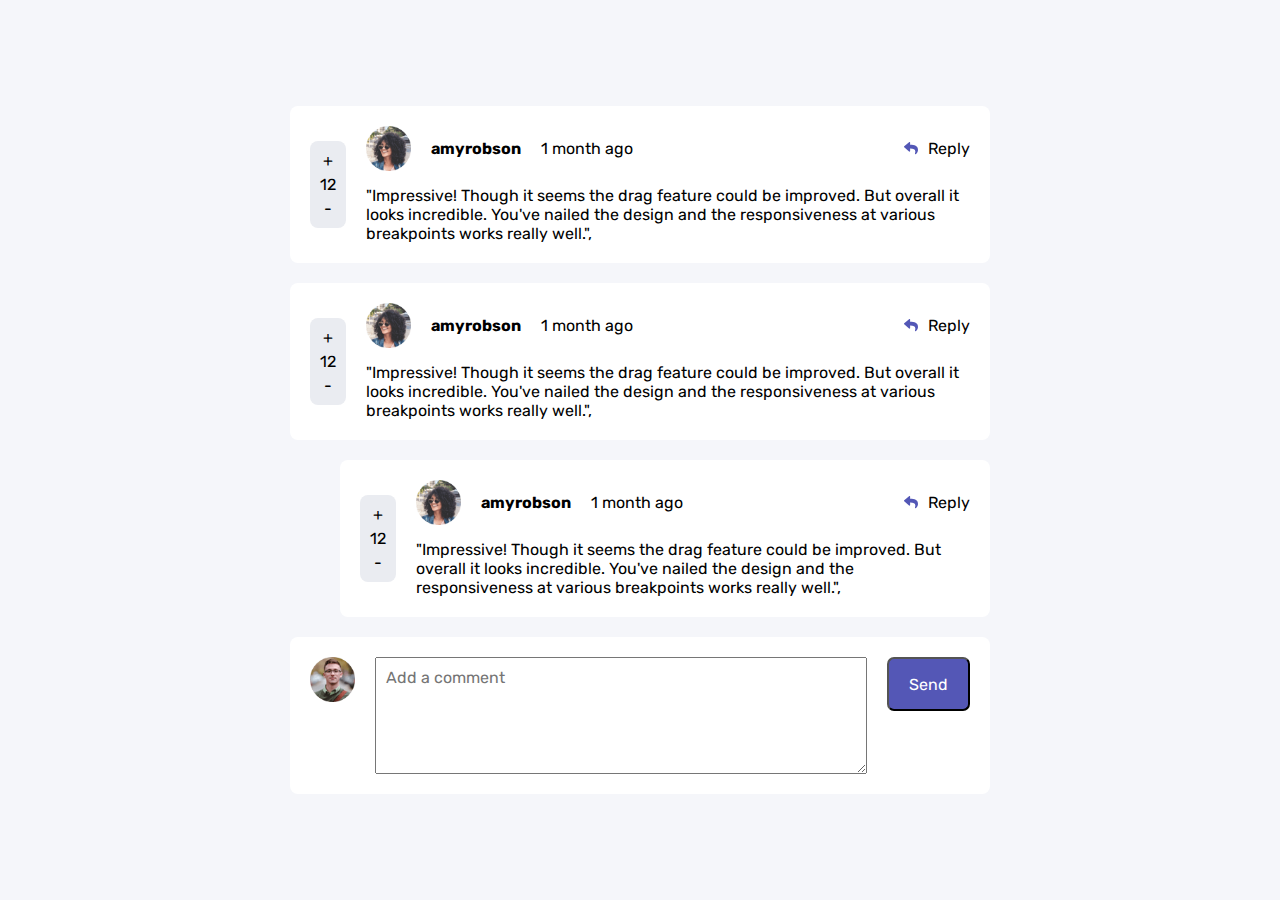
==== Interactive Comment Section/index.html @ a3769561 "Interactive comment section" ====
<!DOCTYPE html>
<html lang="en">

<head>
  <meta charset="UTF-8">
  <meta name="viewport" content="width=device-width, initial-scale=1.0">
  <!-- displays site properly based on user's device -->
  <link rel="icon" type="image/png" sizes="32x32" href="./images/favicon-32x32.png">
  <link rel="stylesheet" href="style.css">
  <link rel="preconnect" href="https://fonts.googleapis.com">
  <link rel="preconnect" href="https://fonts.gstatic.com" crossorigin>
  <link href="https://fonts.googleapis.com/css2?family=Rubik:wght@400;500;700&display=swap" rel="stylesheet">
  <title>Interactive comments section</title>

</head>

<body>
  <div class="all">
    <div class="wrapper">
      <div class="id-1 id">
        <div class="score">
          <span>+</span>
          <span class="score1">12</span>
          <span>-</span>
        </div>
        <div class="right-container">
          <div class="user">
            <div class="details">
              <img class="dp" src="images/avatars/image-amyrobson.png" alt="">
              <h6>amyrobson</h6>
              <p>1 month ago</p>
            </div>
            <div class="reply-button">
              <img src="images/icon-reply.svg" alt="">
              <p>Reply</p>
            </div>
          </div>
          <div class="content">
            <p>"Impressive! Though it seems the drag feature could be improved. But overall it looks incredible. You've
              nailed the design and the responsiveness at various breakpoints works really well.",</p>
          </div>
        </div>
      </div>
    </div>



    <div class="wrapper">
      <div class="id-2 id">
        <div class="score">
          <span>+</span>
          <span class="score1">12</span>
          <span>-</span>
        </div>
        <div class="right-container">
          <div class="user">
            <div class="details">
              <img class="dp" src="images/avatars/image-amyrobson.png" alt="">
              <h6>amyrobson</h6>
              <p>1 month ago</p>
            </div>
            <div class="reply-button">
              <img src="images/icon-reply.svg" alt="">
              <p>Reply</p>
            </div>
          </div>
          <div class="content">
            <p>"Impressive! Though it seems the drag feature could be improved. But overall it looks incredible. You've
              nailed the design and the responsiveness at various breakpoints works really well.",</p>
          </div>
        </div>
      </div>
    </div>
    <div class="reply-wrapper">
      <div class="id-2 id">
        <div class="score">
          <span>+</span>
          <span class="score1">12</span>
          <span>-</span>
        </div>
        <div class="right-container">
          <div class="user">
            <div class="details">
              <img class="dp" src="images/avatars/image-amyrobson.png" alt="">
              <h6>amyrobson</h6>
              <p>1 month ago</p>
            </div>
            <div class="reply-button">
              <img src="images/icon-reply.svg" alt="">
              <p>Reply</p>
            </div>
          </div>
          <div class="content">
            <p>"Impressive! Though it seems the drag feature could be improved. But overall it looks incredible. You've
              nailed the design and the responsiveness at various breakpoints works really well.",</p>
          </div>
        </div>
      </div>
    </div>


    



    <div class="add wrapper">
      <img class="dp" src="images/avatars/image-juliusomo.png" alt="">
      <textarea name="" id="" cols="30" rows="10" placeholder="Add a comment"></textarea>
      <button class="text-input">Send</button>
    </div>
  </div>


  <script src="app.js"></script>
</body>

</html>
---- Interactive Comment Section/style.css ----
* {
    margin: 0px;
    padding: 0px;
    box-sizing: border-box;
    font-family: 'Rubik', sans-serif;
    font-size: 16px;
  
}

.all{
    height: 100vh;
    display: flex;
    justify-content: center;
    flex-direction: column;
    align-items: center;
    gap: 20px;
    background-color: hsl(228, 33%, 97%);
}

.wrapper{
    width:700px
}

.id{
    display: flex;
    align-items: center;
    justify-content: space-between;
    gap: 20px;
    background-color:  hsl(0, 0%, 100%);
    padding: 20px;
    border-radius: 8px;
}
.score{
    display: flex;
    flex-direction: column;
    align-items: center;
    justify-content: center;
    background-color: hsl(223, 19%, 93%);
    padding: 10px 10px;
    gap: 5px;
    border-radius: 8px;
}

.right-container{
    display: flex;
    flex-direction: column;
    gap: 15px;
}
.user{
    display: flex;
    justify-content: space-between;
    align-items: center;
}
.details{
    display: flex;
    justify-content: space-between;
    gap: 20px;
    align-items: center;
}
.dp{
    height: 5vh;
}
.reply-button{
    display: flex;
    align-items: center;
    justify-content: center;
    gap: 10px;
}

/* REPLY */

.reply-wrapper{
    width: 650px;
    align-items: end;
    margin-left: 50px;
}

/* ADD */

.add{
     display: flex;
    justify-content: space-between;
    gap: 20px;
    background-color:  hsl(0, 0%, 100%);
    padding: 20px;
    border-radius: 8px;

}
textarea{
    width: 500px;
    height: 13vh;
    padding: 10px;
}
button{
    padding: 10px 20px;
    height: 6vh;
    border-radius: 7px;
    background-color: hsl(238, 40%, 52%);
    color: white;
}
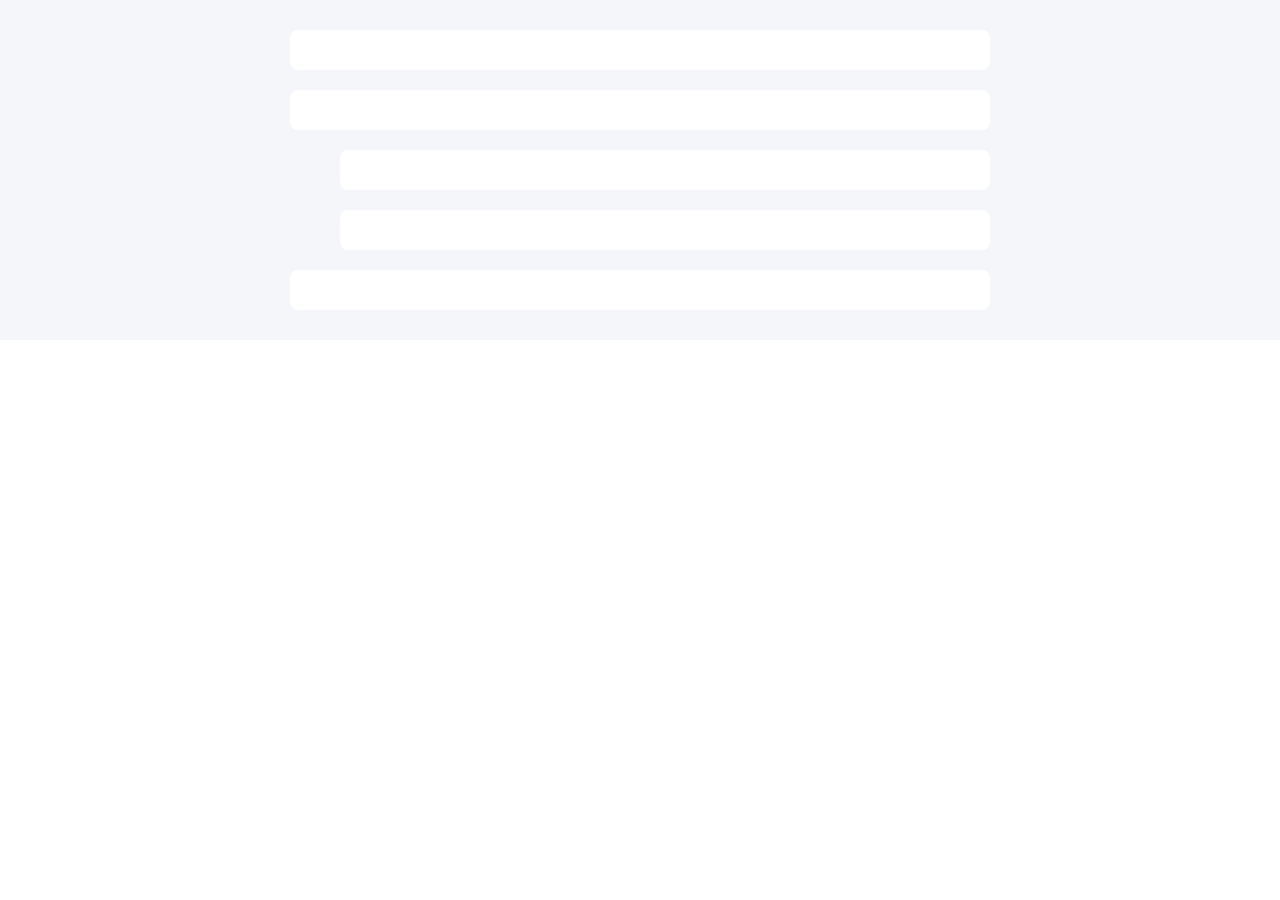
==== commit c4ce668d: "Functionality added half" ====
--- a/Interactive Comment Section/index.html
+++ b/Interactive Comment Section/index.html
@@ -16,97 +16,35 @@
 
 <body>
   <div class="all">
-    <div class="wrapper">
+    <div class="wrapper wrapper-1">
       <div class="id-1 id">
-        <div class="score">
-          <span>+</span>
-          <span class="score1">12</span>
-          <span>-</span>
-        </div>
-        <div class="right-container">
-          <div class="user">
-            <div class="details">
-              <img class="dp" src="images/avatars/image-amyrobson.png" alt="">
-              <h6>amyrobson</h6>
-              <p>1 month ago</p>
-            </div>
-            <div class="reply-button">
-              <img src="images/icon-reply.svg" alt="">
-              <p>Reply</p>
-            </div>
-          </div>
-          <div class="content">
-            <p>"Impressive! Though it seems the drag feature could be improved. But overall it looks incredible. You've
-              nailed the design and the responsiveness at various breakpoints works really well.",</p>
-          </div>
-        </div>
       </div>
     </div>
 
 
 
-    <div class="wrapper">
+    <div class="wrapper wrapper-2">
       <div class="id-2 id">
-        <div class="score">
-          <span>+</span>
-          <span class="score1">12</span>
-          <span>-</span>
-        </div>
-        <div class="right-container">
-          <div class="user">
-            <div class="details">
-              <img class="dp" src="images/avatars/image-amyrobson.png" alt="">
-              <h6>amyrobson</h6>
-              <p>1 month ago</p>
-            </div>
-            <div class="reply-button">
-              <img src="images/icon-reply.svg" alt="">
-              <p>Reply</p>
-            </div>
-          </div>
-          <div class="content">
-            <p>"Impressive! Though it seems the drag feature could be improved. But overall it looks incredible. You've
-              nailed the design and the responsiveness at various breakpoints works really well.",</p>
-          </div>
+        
+      </div>
+
+      <div class="reply-wrapper">
+        <div class="id id-3">
         </div>
       </div>
-    </div>
-    <div class="reply-wrapper">
-      <div class="id-2 id">
-        <div class="score">
-          <span>+</span>
-          <span class="score1">12</span>
-          <span>-</span>
-        </div>
-        <div class="right-container">
-          <div class="user">
-            <div class="details">
-              <img class="dp" src="images/avatars/image-amyrobson.png" alt="">
-              <h6>amyrobson</h6>
-              <p>1 month ago</p>
-            </div>
-            <div class="reply-button">
-              <img src="images/icon-reply.svg" alt="">
-              <p>Reply</p>
-            </div>
-          </div>
-          <div class="content">
-            <p>"Impressive! Though it seems the drag feature could be improved. But overall it looks incredible. You've
-              nailed the design and the responsiveness at various breakpoints works really well.",</p>
-          </div>
+
+      <div class="your-reply-wrapper">
+        <div class="id id-4">
+          
         </div>
       </div>
+      
+
+      
     </div>
-
-
     
-
-
-
     <div class="add wrapper">
-      <img class="dp" src="images/avatars/image-juliusomo.png" alt="">
-      <textarea name="" id="" cols="30" rows="10" placeholder="Add a comment"></textarea>
-      <button class="text-input">Send</button>
+      
     </div>
   </div>
 
--- a/Interactive Comment Section/style.css
+++ b/Interactive Comment Section/style.css
@@ -4,11 +4,11 @@
     box-sizing: border-box;
     font-family: 'Rubik', sans-serif;
     font-size: 16px;
-  
 }
 
 .all{
-    height: 100vh;
+    padding: 30px 0px;
+    height: 100%;
     display: flex;
     justify-content: center;
     flex-direction: column;
@@ -18,7 +18,7 @@
 }
 
 .wrapper{
-    width:700px
+    width:700px;        
 }
 
 .id{
@@ -66,6 +66,12 @@
     justify-content: center;
     gap: 10px;
 }
+.delete-button{
+    display: flex;
+    align-items: center;
+    justify-content: center;
+    gap: 10px;
+}
 
 /* REPLY */
 
@@ -73,6 +79,13 @@
     width: 650px;
     align-items: end;
     margin-left: 50px;
+    margin-top: 20px;
+}
+.your-reply-wrapper{
+    width: 650px;
+    align-items: end;
+    margin-left: 50px;
+    margin-top: 20px;
 }
 
 /* ADD */
@@ -86,7 +99,7 @@
     border-radius: 8px;
 
 }
-textarea{
+.add textarea{
     width: 500px;
     height: 13vh;
     padding: 10px;
@@ -98,3 +111,18 @@
     background-color: hsl(238, 40%, 52%);
     color: white;
 }
+
+/* REPLY  */
+
+
+.your-reply-input{
+    width: 650px;
+    align-items: end;
+    margin-left: 50px;
+    margin-top: 20px;
+}
+.id textarea{
+    width: 500px;
+    height: 12vh;
+    padding: 5px 0px;
+}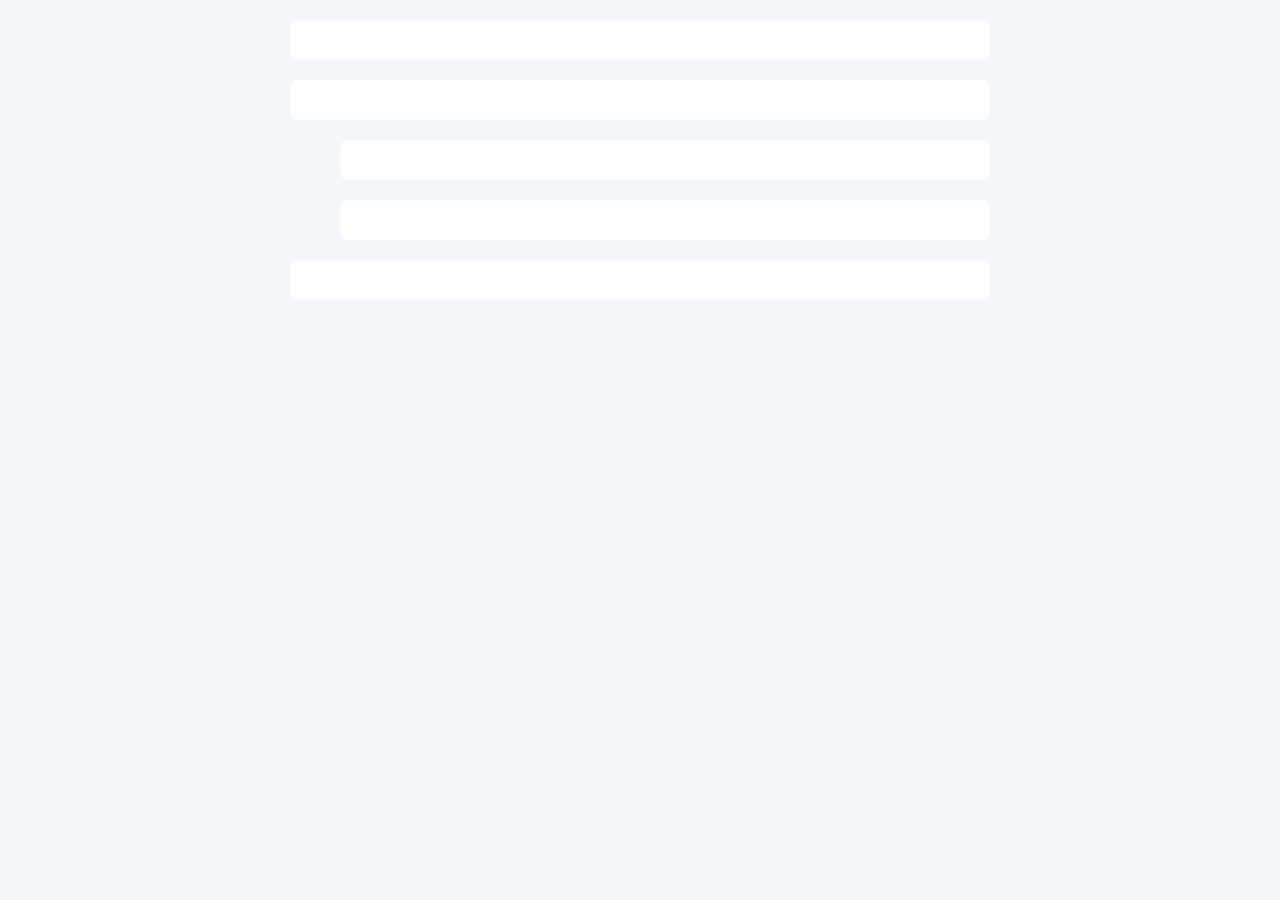
==== commit 79a2ba54: "Not happening rn" ====
--- a/Interactive Comment Section/index.html
+++ b/Interactive Comment Section/index.html
@@ -43,9 +43,10 @@
       
     </div>
     
-    <div class="add wrapper">
+    
+  </div>
+  <div class="add wrapper">
       
-    </div>
   </div>
 
 
--- a/Interactive Comment Section/style.css
+++ b/Interactive Comment Section/style.css
@@ -7,13 +7,20 @@
 }
 
 .all{
-    padding: 30px 0px;
+    padding: 20px 0px;
     height: 100%;
     display: flex;
     justify-content: center;
     flex-direction: column;
     align-items: center;
     gap: 20px;
+    background-color: hsl(228, 33%, 97%);
+}
+body{
+    display: flex;
+    justify-content: center;
+    flex-direction: column;
+    align-items: center;
     background-color: hsl(228, 33%, 97%);
 }
 
@@ -24,7 +31,6 @@
 .id{
     display: flex;
     align-items: center;
-    justify-content: space-between;
     gap: 20px;
     background-color:  hsl(0, 0%, 100%);
     padding: 20px;
@@ -45,11 +51,13 @@
     display: flex;
     flex-direction: column;
     gap: 15px;
+    flex-grow: 1;
 }
 .user{
     display: flex;
+    align-items: center;
     justify-content: space-between;
-    align-items: center;
+    justify-items: flex-end;
 }
 .details{
     display: flex;
@@ -65,6 +73,7 @@
     align-items: center;
     justify-content: center;
     gap: 10px;
+    justify-items: end;
 }
 .delete-button{
     display: flex;
@@ -72,6 +81,7 @@
     justify-content: center;
     gap: 10px;
 }
+
 
 /* REPLY */
 
